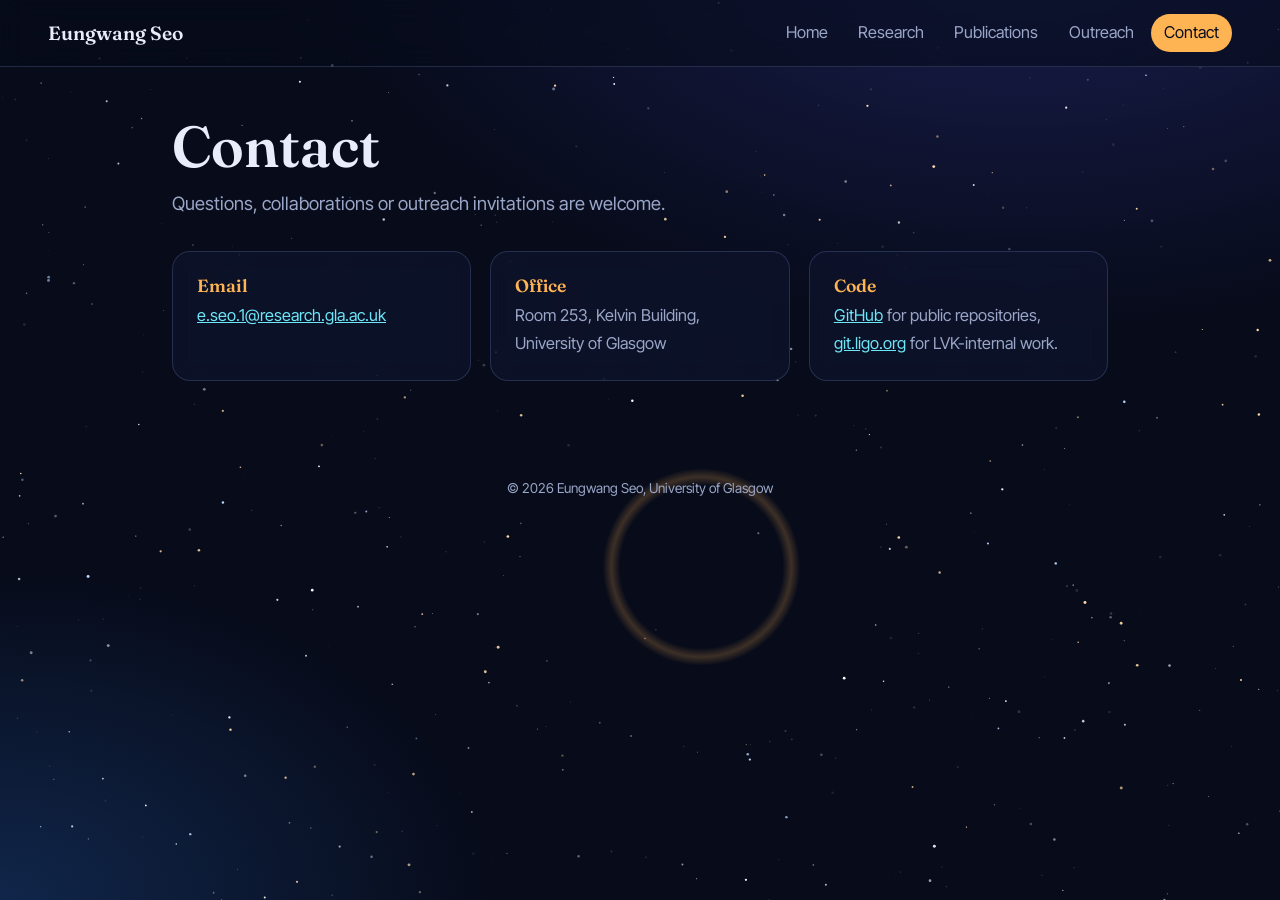
==== docs/contact.html @ c3cd92d8 "Add files via upload" ====
<!DOCTYPE html><html lang="en"><head><meta charset="UTF-8"><meta name="viewport" content="width=device-width,initial-scale=1"><title>Contact | Eungwang Seo</title>
<link rel="preconnect" href="https://fonts.googleapis.com"><link rel="stylesheet" href="https://fonts.googleapis.com/css2?family=Fraunces:wght@600&family=Inter+Tight:wght@400;600&display=swap"><link rel="stylesheet" href="style.css"></head>
<body ><main>
<h1>Contact</h1><p class="lead">Questions, collaborations or outreach invitations are welcome.</p><div class="grid"><div class="card"><h3>Email</h3><p><a href="mailto:e.seo.1@research.gla.ac.uk">e.seo.1@research.gla.ac.uk</a></p></div><div class="card"><h3>Office</h3><p>Room 253, Kelvin Building, University of Glasgow</p></div><div class="card"><h3>Code</h3><p><a href="https://github.com/Eungwang-astro" target="_blank" rel="noopener">GitHub</a> for public repositories, <a href="https://git.ligo.org/eungwang.seo" target="_blank" rel="noopener">git.ligo.org</a> for LVK-internal work.</p></div></div>
</main><script src="script.js"></script></body></html>
---- docs/style.css ----
:root{--bg:#070b1a;--ink:#e9edf9;--mute:#9aa6c7;--amber:#ffb454;--cyan:#6ee7f9;--violet:#8b7cff;--glass:rgba(16,22,48,.62);--line:rgba(160,180,255,.18)}
*{box-sizing:border-box;margin:0;padding:0}
html{scroll-behavior:smooth}
body{background:radial-gradient(1200px 700px at 80% -10%,#1b1f52 0,transparent 60%),radial-gradient(900px 600px at 0 100%,#10264a 0,transparent 55%),var(--bg);background-attachment:fixed;color:var(--ink);font:400 1.02rem/1.7 "Inter Tight",system-ui,sans-serif;min-height:100vh}
#sky{position:fixed;inset:0;z-index:0;pointer-events:none}
.bar,main,footer{position:relative;z-index:1}
.bar{position:sticky;top:0;display:flex;justify-content:space-between;align-items:center;flex-wrap:wrap;gap:.6rem;padding:.9rem clamp(1rem,4vw,3rem);background:rgba(7,11,26,.55);backdrop-filter:blur(14px);border-bottom:1px solid var(--line);z-index:5}
.brand{font:600 1.2rem Fraunces,serif;color:var(--ink);text-decoration:none}
nav{display:flex;gap:.3rem;flex-wrap:wrap}
nav a{color:var(--mute);text-decoration:none;padding:.3rem .8rem;border-radius:99px;transition:.2s}
nav a:hover{color:var(--ink);background:rgba(139,124,255,.18)}
nav a[aria-current]{color:#0a0d1e;background:var(--amber)}
a:focus-visible{outline:2px solid var(--cyan);outline-offset:3px}
main{max-width:1000px;margin:0 auto;padding:3rem clamp(1rem,4vw,2rem) 4rem}
h1{font:600 clamp(2.2rem,6vw,3.6rem)/1.1 Fraunces,serif;margin-bottom:.6rem}
h2{font:600 1.5rem Fraunces,serif;margin-bottom:.4rem}
h3{font:600 1.1rem Fraunces,serif;color:var(--amber)}
.lead{color:var(--mute);font-size:1.15rem;max-width:60ch;margin-bottom:2rem}
a{color:var(--cyan)}
.hero{min-height:calc(100vh - 5rem);display:grid;grid-template-columns:1.4fr 1fr;gap:3rem;align-items:center}
.hero h1{font-size:clamp(3rem,9vw,6rem);background:linear-gradient(120deg,#fff 20%,var(--amber) 60%,var(--violet));-webkit-background-clip:text;background-clip:text;color:transparent}
.hero .lead{font-size:1.25rem}
.hint{color:var(--mute);font-size:.85rem;margin-top:1.5rem}
.photo{justify-self:center;width:min(300px,70vw);aspect-ratio:1;border-radius:50%;object-fit:cover;object-position:top;border:2px solid var(--amber);box-shadow:0 0 0 12px rgba(255,180,84,.08),0 0 80px rgba(139,124,255,.45)}
.btns{display:flex;gap:.7rem;flex-wrap:wrap}
.btn{display:inline-block;padding:.65rem 1.3rem;border-radius:99px;text-decoration:none;font-weight:600;background:var(--amber);color:#0a0d1e;transition:transform .2s,box-shadow .2s}
.btn:hover{transform:translateY(-2px);box-shadow:0 8px 30px rgba(255,180,84,.35)}
.btn.ghost{background:transparent;color:var(--ink);border:1px solid var(--line)}
.grid{display:grid;grid-template-columns:repeat(auto-fit,minmax(260px,1fr));gap:1.2rem}
.card{background:var(--glass);border:1px solid var(--line);border-radius:18px;padding:1.4rem 1.5rem;backdrop-filter:blur(10px);transition:border-color .25s,transform .25s}
.card:hover{border-color:var(--violet);transform:translateY(-3px)}
.card p{color:var(--mute);margin-top:.4rem}
.stack>*+*{margin-top:1.2rem}
footer{text-align:center;color:var(--mute);font-size:.85rem;padding:2rem 1rem}
@media(max-width:800px){.hero{grid-template-columns:1fr;text-align:center;padding-top:2rem}.btns{justify-content:center}.photo{order:-1;width:200px}}
@media(prefers-reduced-motion:reduce){*{transition:none!important}html{scroll-behavior:auto}}
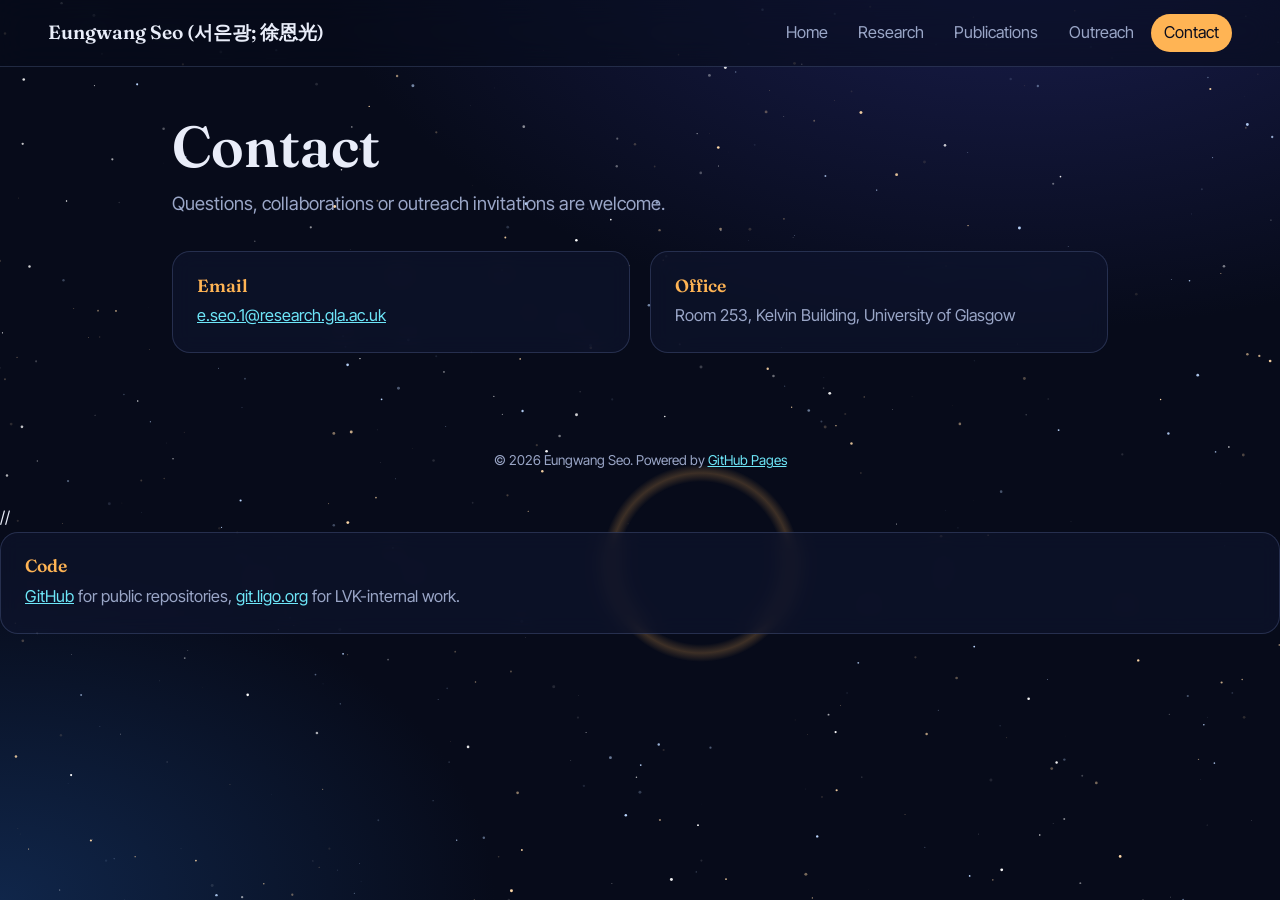
==== commit 2b8b9b4f: "Duplicate contact section in contact.html" ====
--- a/docs/contact.html
+++ b/docs/contact.html
@@ -1,5 +1,12 @@
 <!DOCTYPE html><html lang="en"><head><meta charset="UTF-8"><meta name="viewport" content="width=device-width,initial-scale=1"><title>Contact | Eungwang Seo</title>
 <link rel="preconnect" href="https://fonts.googleapis.com"><link rel="stylesheet" href="https://fonts.googleapis.com/css2?family=Fraunces:wght@600&family=Inter+Tight:wght@400;600&display=swap"><link rel="stylesheet" href="style.css"></head>
 <body ><main>
-<h1>Contact</h1><p class="lead">Questions, collaborations or outreach invitations are welcome.</p><div class="grid"><div class="card"><h3>Email</h3><p><a href="mailto:e.seo.1@research.gla.ac.uk">e.seo.1@research.gla.ac.uk</a></p></div><div class="card"><h3>Office</h3><p>Room 253, Kelvin Building, University of Glasgow</p></div><div class="card"><h3>Code</h3><p><a href="https://github.com/Eungwang-astro" target="_blank" rel="noopener">GitHub</a> for public repositories, <a href="https://git.ligo.org/eungwang.seo" target="_blank" rel="noopener">git.ligo.org</a> for LVK-internal work.</p></div></div>
+<h1>Contact</h1><p class="lead">Questions, collaborations or outreach invitations are welcome.</p>
+  <div class="grid">
+    <div class="card"><h3>Email</h3>
+    <p><a href="mailto:e.seo.1@research.gla.ac.uk">e.seo.1@research.gla.ac.uk</a></p></div>
+    <div class="card"><h3>Office</h3><p>Room 253, Kelvin Building, University of Glasgow</p></div>
 </main><script src="script.js"></script></body></html>
+
+
+// <div class="card"><h3>Code</h3><p><a href="https://github.com/Eungwang-astro" target="_blank" rel="noopener">GitHub</a> for public repositories, <a href="https://git.ligo.org/eungwang.seo" target="_blank" rel="noopener">git.ligo.org</a> for LVK-internal work.</p></div></div>
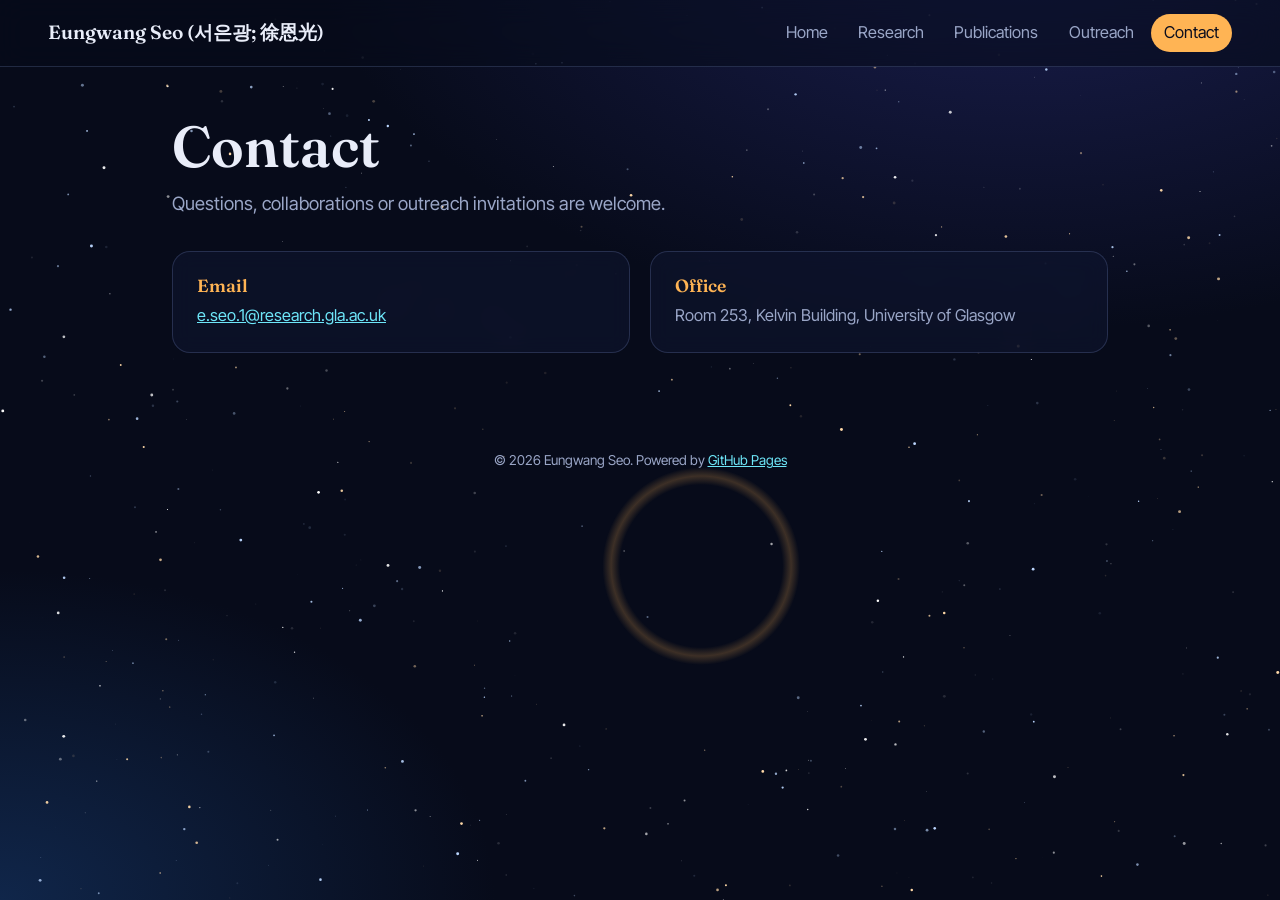
==== commit 40ae11ff: "Update contact.html" ====
--- a/docs/contact.html
+++ b/docs/contact.html
@@ -9,4 +9,4 @@
 </main><script src="script.js"></script></body></html>
 
 
-// <div class="card"><h3>Code</h3><p><a href="https://github.com/Eungwang-astro" target="_blank" rel="noopener">GitHub</a> for public repositories, <a href="https://git.ligo.org/eungwang.seo" target="_blank" rel="noopener">git.ligo.org</a> for LVK-internal work.</p></div></div>
+<!--<div class="card"><h3>Code</h3><p><a href="https://github.com/Eungwang-astro" target="_blank" rel="noopener">GitHub</a> for public repositories, <a href="https://git.ligo.org/eungwang.seo" target="_blank" rel="noopener">git.ligo.org</a> for LVK-internal work.</p></div></div>-->
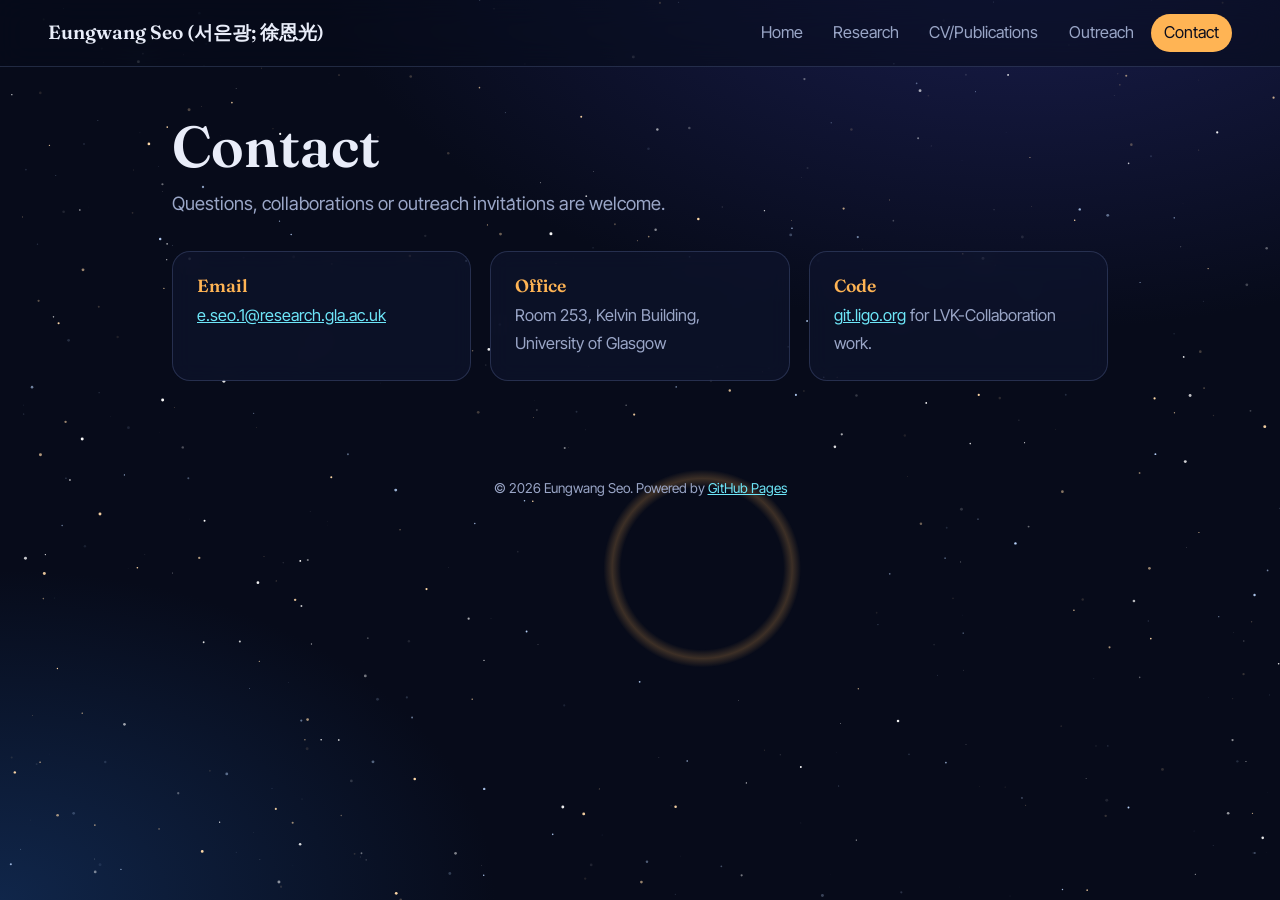
==== commit e230f67a: "Update contact.html" ====
--- a/docs/contact.html
+++ b/docs/contact.html
@@ -6,6 +6,8 @@
     <div class="card"><h3>Email</h3>
     <p><a href="mailto:e.seo.1@research.gla.ac.uk">e.seo.1@research.gla.ac.uk</a></p></div>
     <div class="card"><h3>Office</h3><p>Room 253, Kelvin Building, University of Glasgow</p></div>
+    <div class="card"><h3>Code</h3><p><a href="https://git.ligo.org/eungwang.seo" target="_blank" rel="noopener">git.ligo.org</a> for LVK-Collaboration work.</p></div>
+  </div>
 </main><script src="script.js"></script></body></html>
 
 
--- a/docs/style.css
+++ b/docs/style.css
@@ -21,7 +21,19 @@
 .hero h1{font-size:clamp(3rem,9vw,6rem);background:linear-gradient(120deg,#fff 20%,var(--amber) 60%,var(--violet));-webkit-background-clip:text;background-clip:text;color:transparent}
 .hero .lead{font-size:1.25rem}
 .hint{color:var(--mute);font-size:.85rem;margin-top:1.5rem}
+.photo{
+  justify-self:center;
+  width:min(360px,70vw);
+  aspect-ratio:4/5;
+  border-radius:18px;
+  object-fit:cover;
+  object-position:center 25%;
+  border:2px solid var(--amber);
+  box-shadow:0 0 0 12px rgba(255,180,84,.08),0 0 80px rgba(139,124,255,.45)
+}
+/*
 .photo{justify-self:center;width:min(300px,70vw);aspect-ratio:1;border-radius:50%;object-fit:cover;object-position:top;border:2px solid var(--amber);box-shadow:0 0 0 12px rgba(255,180,84,.08),0 0 80px rgba(139,124,255,.45)}
+*/
 .btns{display:flex;gap:.7rem;flex-wrap:wrap}
 .btn{display:inline-block;padding:.65rem 1.3rem;border-radius:99px;text-decoration:none;font-weight:600;background:var(--amber);color:#0a0d1e;transition:transform .2s,box-shadow .2s}
 .btn:hover{transform:translateY(-2px);box-shadow:0 8px 30px rgba(255,180,84,.35)}
